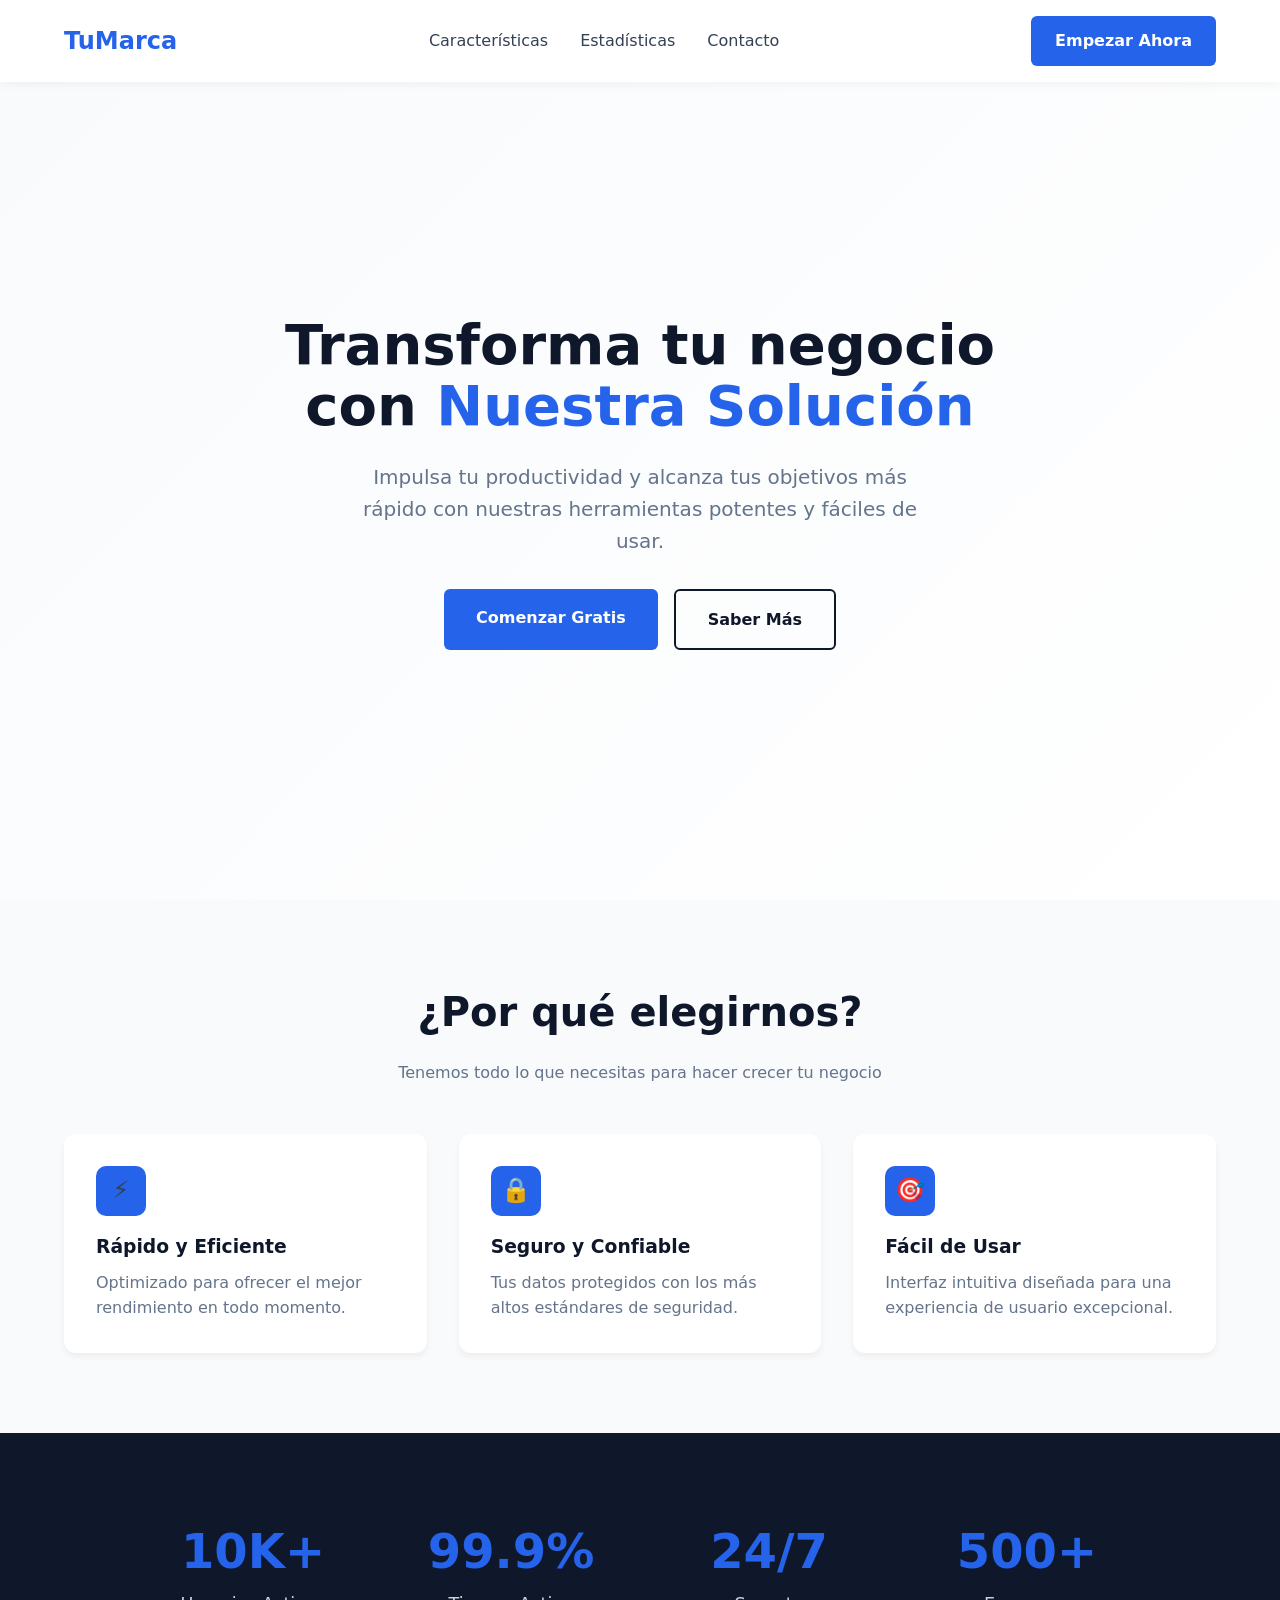
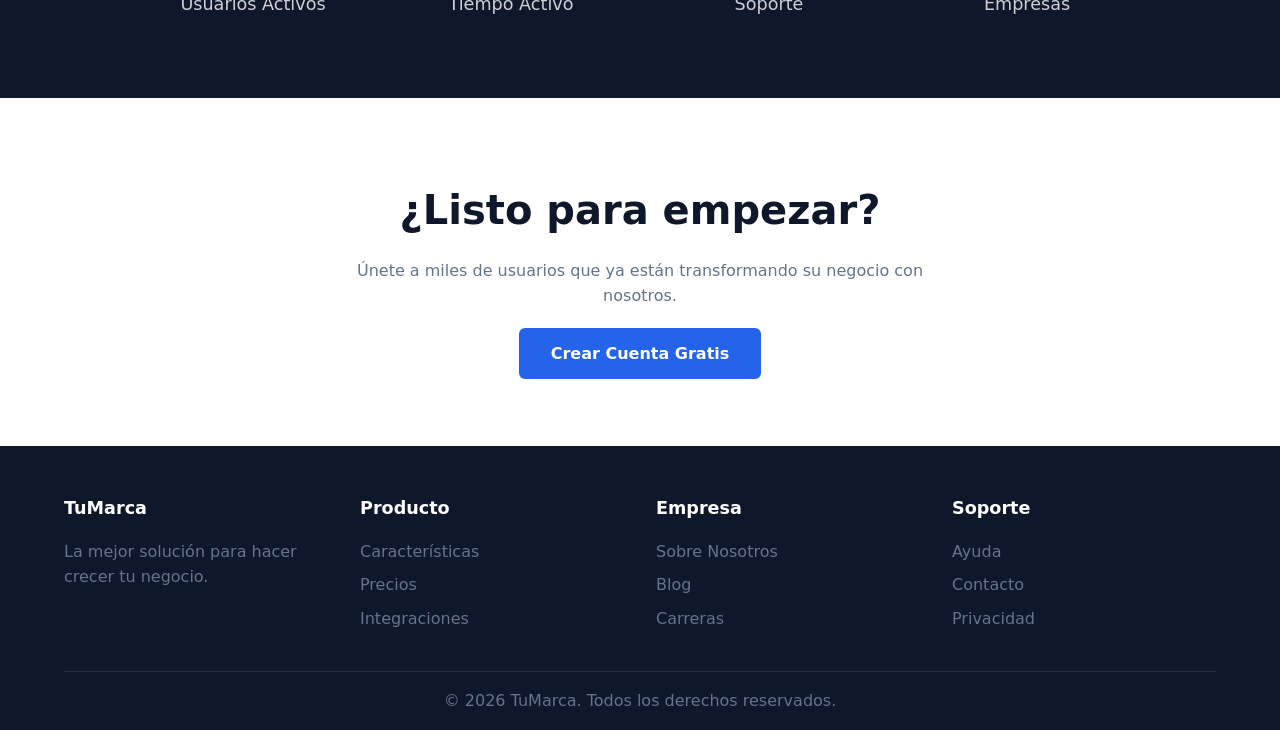
==== index.html @ fbeeb268 "chore: add project initialization files - Add VS Code workspace settings configuration - Add HTML la" ====
<!DOCTYPE html>
<html lang="es">
<head>
    <meta charset="UTF-8">
    <meta name="viewport" content="width=device-width, initial-scale=1.0">
    <title>Landing Page - Tu Producto</title>
    <style>
        * {
            margin: 0;
            padding: 0;
            box-sizing: border-box;
        }
        
        :root {
            --primary: #2563eb;
            --primary-dark: #1d4ed8;
            --secondary: #0f172a;
            --text: #334155;
            --text-light: #64748b;
            --bg-light: #f8fafc;
            --white: #ffffff;
        }
        
        body {
            font-family: 'Segoe UI', system-ui, sans-serif;
            line-height: 1.6;
            color: var(--text);
            background-color: var(--white);
        }
        
        /* Navigation */
        nav {
            display: flex;
            justify-content: space-between;
            align-items: center;
            padding: 1rem 5%;
            background-color: var(--white);
            box-shadow: 0 2px 10px rgba(0, 0, 0, 0.05);
            position: fixed;
            width: 100%;
            top: 0;
            z-index: 1000;
        }
        
        .logo {
            font-size: 1.5rem;
            font-weight: 700;
            color: var(--primary);
        }
        
        .nav-links {
            display: flex;
            gap: 2rem;
            list-style: none;
        }
        
        .nav-links a {
            text-decoration: none;
            color: var(--text);
            font-weight: 500;
            transition: color 0.3s;
        }
        
        .nav-links a:hover {
            color: var(--primary);
        }
        
        .cta-button {
            background-color: var(--primary);
            color: var(--white);
            padding: 0.75rem 1.5rem;
            border-radius: 6px;
            text-decoration: none;
            font-weight: 600;
            transition: background-color 0.3s;
        }
        
        .cta-button:hover {
            background-color: var(--primary-dark);
        }
        
        /* Hero Section */
        .hero {
            min-height: 100vh;
            display: flex;
            align-items: center;
            justify-content: center;
            padding: 8rem 5% 4rem;
            background: linear-gradient(135deg, var(--bg-light) 0%, var(--white) 100%);
        }
        
        .hero-content {
            max-width: 800px;
            text-align: center;
        }
        
        .hero h1 {
            font-size: 3.5rem;
            line-height: 1.1;
            color: var(--secondary);
            margin-bottom: 1.5rem;
        }
        
        .hero h1 span {
            color: var(--primary);
        }
        
        .hero p {
            font-size: 1.25rem;
            color: var(--text-light);
            margin-bottom: 2rem;
            max-width: 600px;
            margin-left: auto;
            margin-right: auto;
        }
        
        .hero-buttons {
            display: flex;
            gap: 1rem;
            justify-content: center;
            flex-wrap: wrap;
        }
        
        .btn-primary {
            background-color: var(--primary);
            color: var(--white);
            padding: 1rem 2rem;
            border-radius: 6px;
            text-decoration: none;
            font-weight: 600;
            transition: transform 0.2s, background-color 0.3s;
        }
        
        .btn-primary:hover {
            background-color: var(--primary-dark);
            transform: translateY(-2px);
        }
        
        .btn-secondary {
            background-color: transparent;
            color: var(--secondary);
            padding: 1rem 2rem;
            border-radius: 6px;
            text-decoration: none;
            font-weight: 600;
            border: 2px solid var(--secondary);
            transition: background-color 0.3s, color 0.3s;
        }
        
        .btn-secondary:hover {
            background-color: var(--secondary);
            color: var(--white);
        }
        
        /* Features Section */
        .features {
            padding: 5rem 5%;
            background-color: var(--bg-light);
        }
        
        .section-header {
            text-align: center;
            margin-bottom: 3rem;
        }
        
        .section-header h2 {
            font-size: 2.5rem;
            color: var(--secondary);
            margin-bottom: 1rem;
        }
        
        .section-header p {
            color: var(--text-light);
            max-width: 600px;
            margin: 0 auto;
        }
        
        .features-grid {
            display: grid;
            grid-template-columns: repeat(auto-fit, minmax(300px, 1fr));
            gap: 2rem;
            max-width: 1200px;
            margin: 0 auto;
        }
        
        .feature-card {
            background-color: var(--white);
            padding: 2rem;
            border-radius: 12px;
            box-shadow: 0 4px 6px rgba(0, 0, 0, 0.05);
            transition: transform 0.3s;
        }
        
        .feature-card:hover {
            transform: translateY(-5px);
        }
        
        .feature-icon {
            width: 50px;
            height: 50px;
            background-color: var(--primary);
            border-radius: 10px;
            display: flex;
            align-items: center;
            justify-content: center;
            margin-bottom: 1rem;
            font-size: 1.5rem;
        }
        
        .feature-card h3 {
            color: var(--secondary);
            margin-bottom: 0.5rem;
        }
        
        .feature-card p {
            color: var(--text-light);
        }
        
        /* Stats Section */
        .stats {
            padding: 5rem 5%;
            background-color: var(--secondary);
        }
        
        .stats-grid {
            display: grid;
            grid-template-columns: repeat(auto-fit, minmax(200px, 1fr));
            gap: 2rem;
            max-width: 1000px;
            margin: 0 auto;
            text-align: center;
        }
        
        .stat-item {
            color: var(--white);
        }
        
        .stat-number {
            font-size: 3rem;
            font-weight: 700;
            color: var(--primary);
        }
        
        .stat-label {
            font-size: 1.1rem;
            opacity: 0.8;
        }
        
        /* CTA Section */
        .cta-section {
            padding: 5rem 5%;
            text-align: center;
        }
        
        .cta-content {
            max-width: 600px;
            margin: 0 auto;
        }
        
        .cta-content h2 {
            font-size: 2.5rem;
            color: var(--secondary);
            margin-bottom: 1rem;
        }
        
        .cta-content p {
            color: var(--text-light);
            margin-bottom: 2rem;
        }
        
        /* Footer */
        footer {
            background-color: var(--secondary);
            color: var(--white);
            padding: 3rem 5% 1rem;
        }
        
        .footer-content {
            max-width: 1200px;
            margin: 0 auto;
            display: grid;
            grid-template-columns: repeat(auto-fit, minmax(200px, 1fr));
            gap: 2rem;
        }
        
        .footer-section h4 {
            margin-bottom: 1rem;
            font-size: 1.1rem;
        }
        
        .footer-section ul {
            list-style: none;
        }
        
        .footer-section li {
            margin-bottom: 0.5rem;
        }
        
        .footer-section a {
            color: var(--text-light);
            text-decoration: none;
            transition: color 0.3s;
        }
        
        .footer-section a:hover {
            color: var(--white);
        }
        
        .footer-bottom {
            max-width: 1200px;
            margin: 2rem auto 0;
            padding-top: 1rem;
            border-top: 1px solid rgba(255, 255, 255, 0.1);
            text-align: center;
            color: var(--text-light);
        }
        
        /* Responsive */
        @media (max-width: 768px) {
            .hero h1 {
                font-size: 2.5rem;
            }
            
            .nav-links {
                display: none;
            }
            
            .features-grid {
                grid-template-columns: 1fr;
            }
        }
    </style>
</head>
<body>
    <!-- Navigation -->
    <nav>
        <div class="logo">TuMarca</div>
        <ul class="nav-links">
            <li><a href="#features">Características</a></li>
            <li><a href="#stats">Estadísticas</a></li>
            <li><a href="#contact">Contacto</a></li>
        </ul>
        <a href="#contact" class="cta-button">Empezar Ahora</a>
    </nav>
    
    <!-- Hero Section -->
    <section class="hero">
        <div class="hero-content">
            <h1>Transforma tu negocio con <span>Nuestra Solución</span></h1>
            <p>Impulsa tu productividad y alcanza tus objetivos más rápido con nuestras herramientas potentes y fáciles de usar.</p>
            <div class="hero-buttons">
                <a href="#contact" class="btn-primary">Comenzar Gratis</a>
                <a href="#features" class="btn-secondary">Saber Más</a>
            </div>
        </div>
    </section>
    
    <!-- Features Section -->
    <section class="features" id="features">
        <div class="section-header">
            <h2>¿Por qué elegirnos?</h2>
            <p>Tenemos todo lo que necesitas para hacer crecer tu negocio</p>
        </div>
        <div class="features-grid">
            <div class="feature-card">
                <div class="feature-icon">⚡</div>
                <h3>Rápido y Eficiente</h3>
                <p>Optimizado para ofrecer el mejor rendimiento en todo momento.</p>
            </div>
            <div class="feature-card">
                <div class="feature-icon">🔒</div>
                <h3>Seguro y Confiable</h3>
                <p>Tus datos protegidos con los más altos estándares de seguridad.</p>
            </div>
            <div class="feature-card">
                <div class="feature-icon">🎯</div>
                <h3>Fácil de Usar</h3>
                <p>Interfaz intuitiva diseñada para una experiencia de usuario excepcional.</p>
            </div>
        </div>
    </section>
    
    <!-- Stats Section -->
    <section class="stats" id="stats">
        <div class="stats-grid">
            <div class="stat-item">
                <div class="stat-number">10K+</div>
                <div class="stat-label">Usuarios Activos</div>
            </div>
            <div class="stat-item">
                <div class="stat-number">99.9%</div>
                <div class="stat-label">Tiempo Activo</div>
            </div>
            <div class="stat-item">
                <div class="stat-number">24/7</div>
                <div class="stat-label">Soporte</div>
            </div>
            <div class="stat-item">
                <div class="stat-number">500+</div>
                <div class="stat-label">Empresas</div>
            </div>
        </div>
    </section>
    
    <!-- CTA Section -->
    <section class="cta-section" id="contact">
        <div class="cta-content">
            <h2>¿Listo para empezar?</h2>
            <p>Únete a miles de usuarios que ya están transformando su negocio con nosotros.</p>
            <a href="#" class="btn-primary">Crear Cuenta Gratis</a>
        </div>
    </section>
    
    <!-- Footer -->
    <footer>
        <div class="footer-content">
            <div class="footer-section">
                <h4>TuMarca</h4>
                <p style="color: var(--text-light);">La mejor solución para hacer crecer tu negocio.</p>
            </div>
            <div class="footer-section">
                <h4>Producto</h4>
                <ul>
                    <li><a href="#">Características</a></li>
                    <li><a href="#">Precios</a></li>
                    <li><a href="#">Integraciones</a></li>
                </ul>
            </div>
            <div class="footer-section">
                <h4>Empresa</h4>
                <ul>
                    <li><a href="#">Sobre Nosotros</a></li>
                    <li><a href="#">Blog</a></li>
                    <li><a href="#">Carreras</a></li>
                </ul>
            </div>
            <div class="footer-section">
                <h4>Soporte</h4>
                <ul>
                    <li><a href="#">Ayuda</a></li>
                    <li><a href="#">Contacto</a></li>
                    <li><a href="#">Privacidad</a></li>
                </ul>
            </div>
        </div>
        <div class="footer-bottom">
            <p>&copy; 2026 TuMarca. Todos los derechos reservados.</p>
        </div>
    </footer>
</body>
</html>
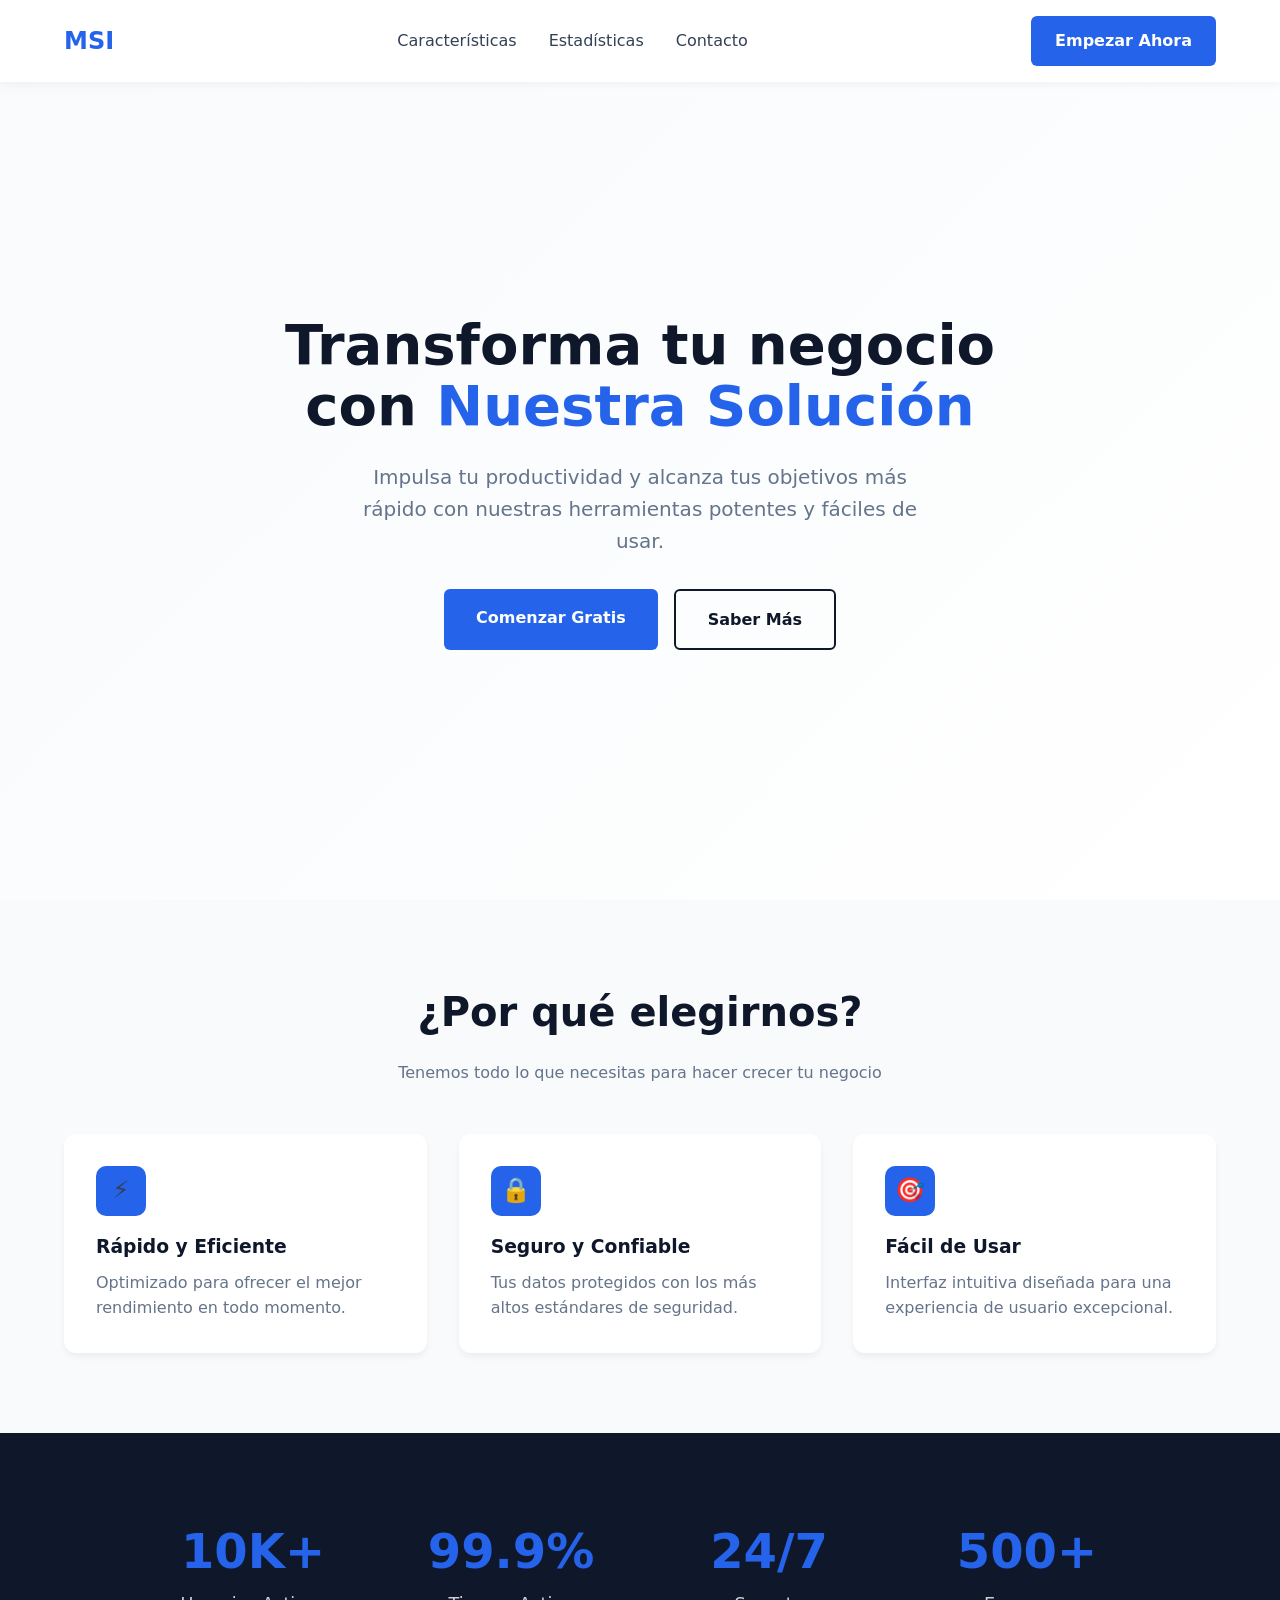
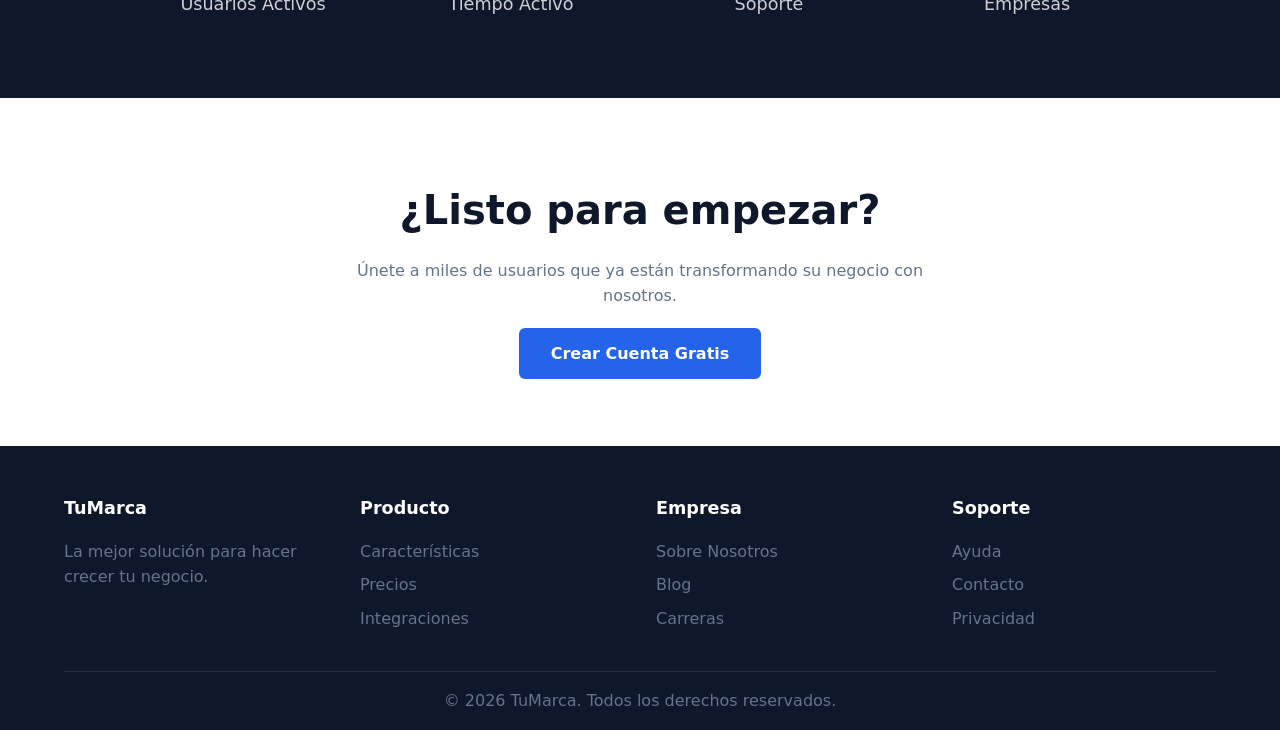
==== commit ce0063b0: "feat(auth): add login page and update branding - Add new login.html page with complete authenticatio" ====
--- a/index.html
+++ b/index.html
@@ -334,7 +334,7 @@
 <body>
     <!-- Navigation -->
     <nav>
-        <div class="logo">TuMarca</div>
+        <div class="logo">MSI</div>
         <ul class="nav-links">
             <li><a href="#features">Características</a></li>
             <li><a href="#stats">Estadísticas</a></li>
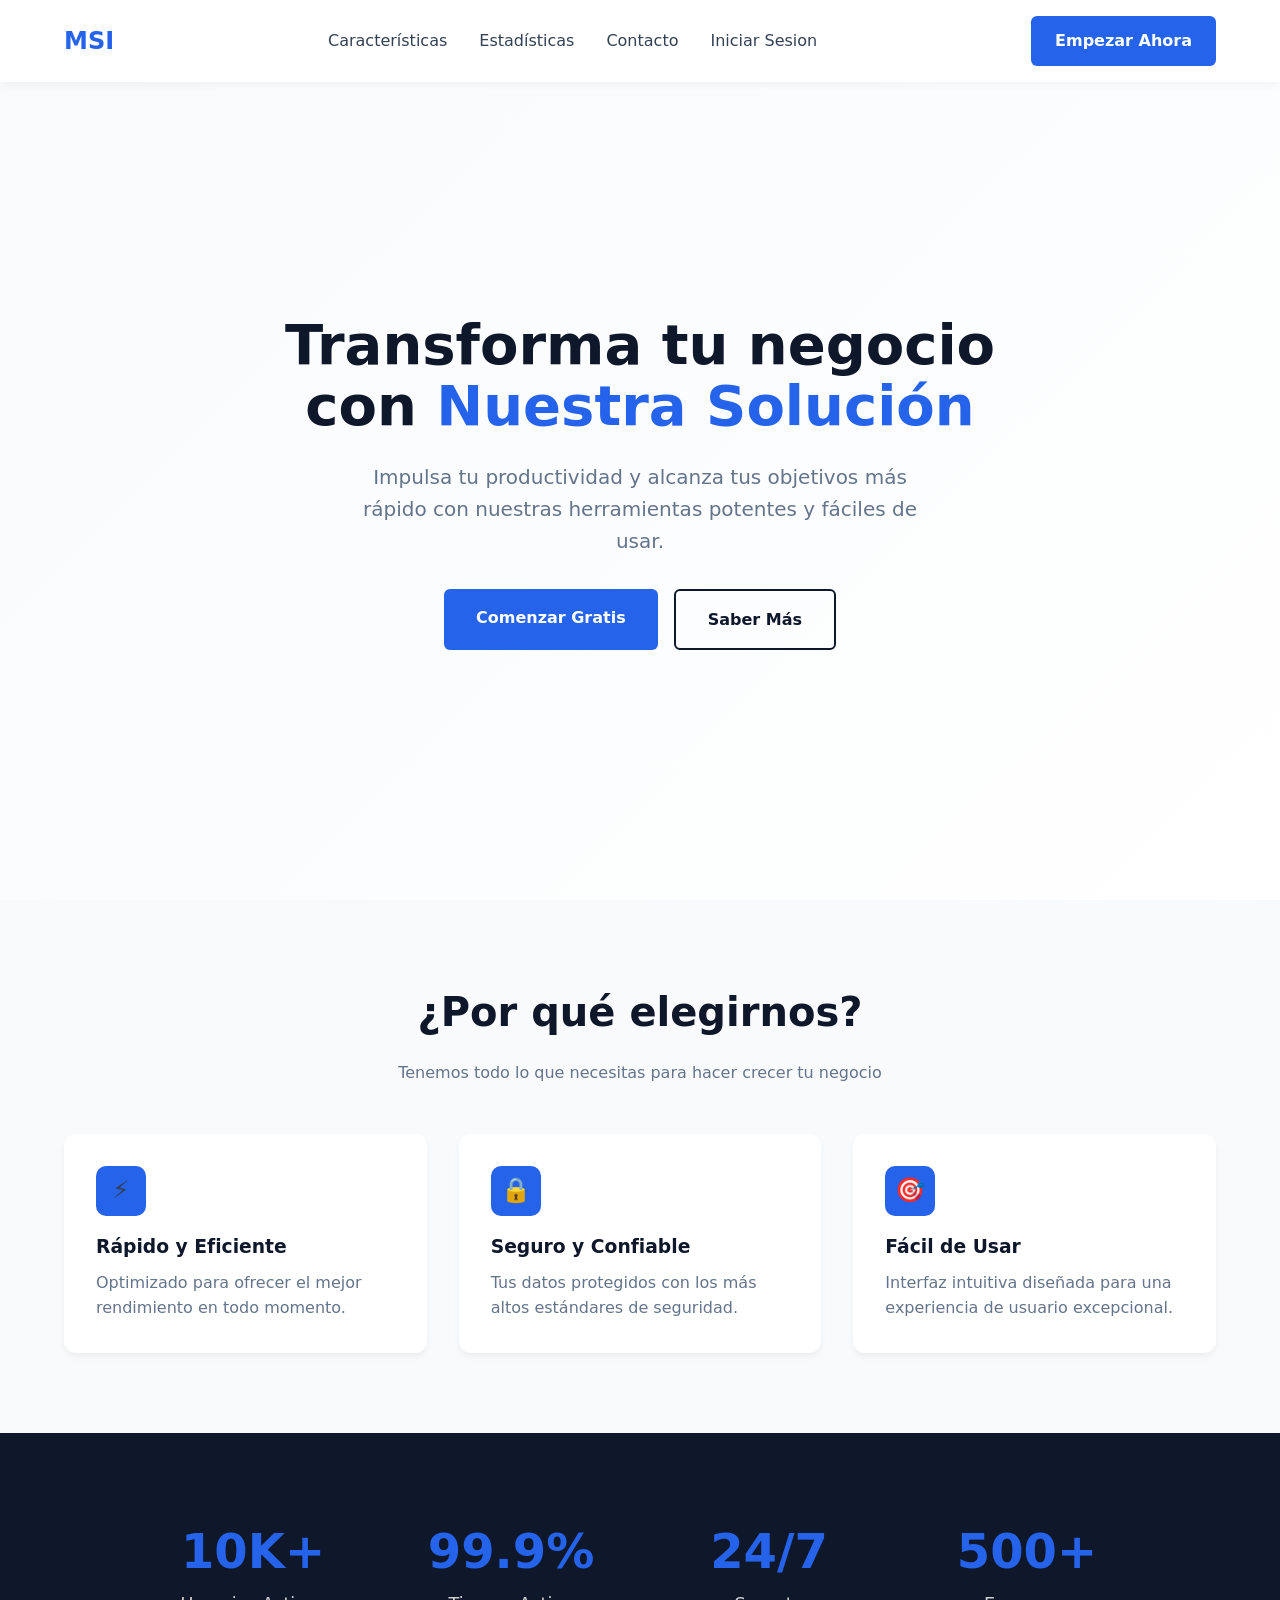
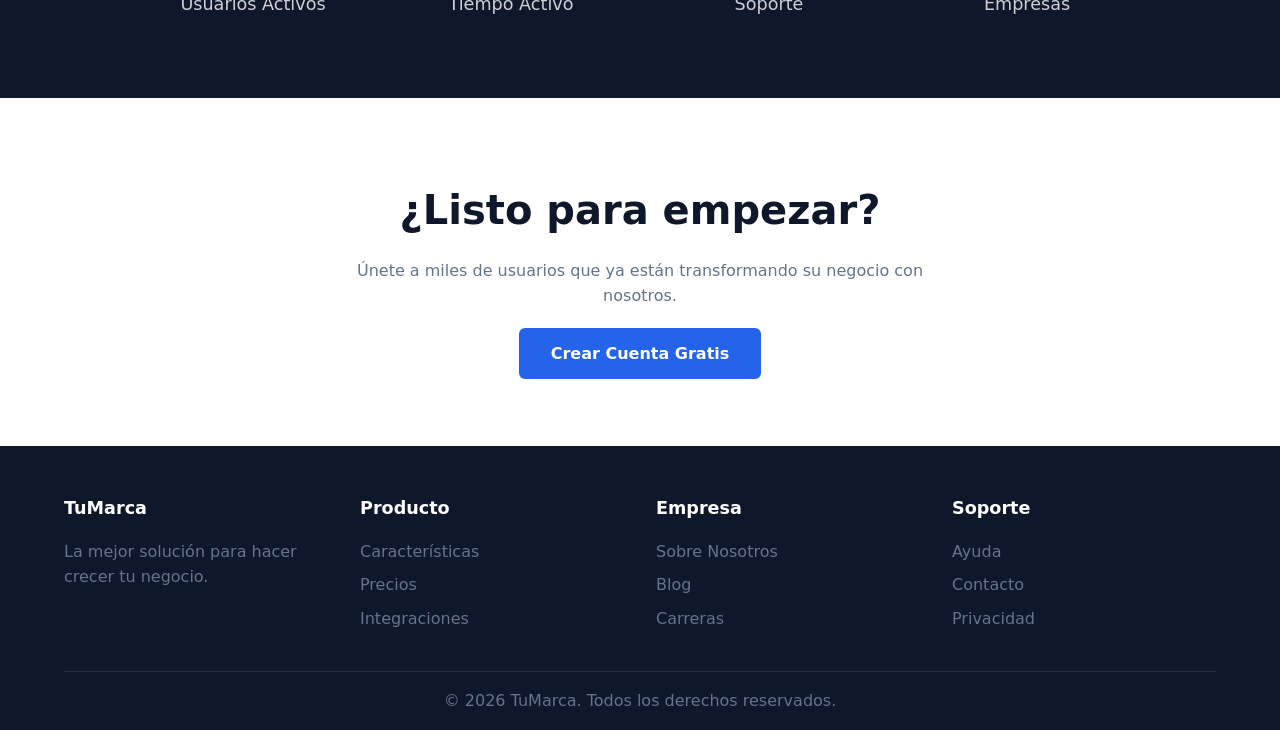
==== commit a07ffbdb: "Refactor login.html to external CSS and JS files; add back link and remove inline scripts. Create re" ====
--- a/index.html
+++ b/index.html
@@ -4,332 +4,7 @@
     <meta charset="UTF-8">
     <meta name="viewport" content="width=device-width, initial-scale=1.0">
     <title>Landing Page - Tu Producto</title>
-    <style>
-        * {
-            margin: 0;
-            padding: 0;
-            box-sizing: border-box;
-        }
-        
-        :root {
-            --primary: #2563eb;
-            --primary-dark: #1d4ed8;
-            --secondary: #0f172a;
-            --text: #334155;
-            --text-light: #64748b;
-            --bg-light: #f8fafc;
-            --white: #ffffff;
-        }
-        
-        body {
-            font-family: 'Segoe UI', system-ui, sans-serif;
-            line-height: 1.6;
-            color: var(--text);
-            background-color: var(--white);
-        }
-        
-        /* Navigation */
-        nav {
-            display: flex;
-            justify-content: space-between;
-            align-items: center;
-            padding: 1rem 5%;
-            background-color: var(--white);
-            box-shadow: 0 2px 10px rgba(0, 0, 0, 0.05);
-            position: fixed;
-            width: 100%;
-            top: 0;
-            z-index: 1000;
-        }
-        
-        .logo {
-            font-size: 1.5rem;
-            font-weight: 700;
-            color: var(--primary);
-        }
-        
-        .nav-links {
-            display: flex;
-            gap: 2rem;
-            list-style: none;
-        }
-        
-        .nav-links a {
-            text-decoration: none;
-            color: var(--text);
-            font-weight: 500;
-            transition: color 0.3s;
-        }
-        
-        .nav-links a:hover {
-            color: var(--primary);
-        }
-        
-        .cta-button {
-            background-color: var(--primary);
-            color: var(--white);
-            padding: 0.75rem 1.5rem;
-            border-radius: 6px;
-            text-decoration: none;
-            font-weight: 600;
-            transition: background-color 0.3s;
-        }
-        
-        .cta-button:hover {
-            background-color: var(--primary-dark);
-        }
-        
-        /* Hero Section */
-        .hero {
-            min-height: 100vh;
-            display: flex;
-            align-items: center;
-            justify-content: center;
-            padding: 8rem 5% 4rem;
-            background: linear-gradient(135deg, var(--bg-light) 0%, var(--white) 100%);
-        }
-        
-        .hero-content {
-            max-width: 800px;
-            text-align: center;
-        }
-        
-        .hero h1 {
-            font-size: 3.5rem;
-            line-height: 1.1;
-            color: var(--secondary);
-            margin-bottom: 1.5rem;
-        }
-        
-        .hero h1 span {
-            color: var(--primary);
-        }
-        
-        .hero p {
-            font-size: 1.25rem;
-            color: var(--text-light);
-            margin-bottom: 2rem;
-            max-width: 600px;
-            margin-left: auto;
-            margin-right: auto;
-        }
-        
-        .hero-buttons {
-            display: flex;
-            gap: 1rem;
-            justify-content: center;
-            flex-wrap: wrap;
-        }
-        
-        .btn-primary {
-            background-color: var(--primary);
-            color: var(--white);
-            padding: 1rem 2rem;
-            border-radius: 6px;
-            text-decoration: none;
-            font-weight: 600;
-            transition: transform 0.2s, background-color 0.3s;
-        }
-        
-        .btn-primary:hover {
-            background-color: var(--primary-dark);
-            transform: translateY(-2px);
-        }
-        
-        .btn-secondary {
-            background-color: transparent;
-            color: var(--secondary);
-            padding: 1rem 2rem;
-            border-radius: 6px;
-            text-decoration: none;
-            font-weight: 600;
-            border: 2px solid var(--secondary);
-            transition: background-color 0.3s, color 0.3s;
-        }
-        
-        .btn-secondary:hover {
-            background-color: var(--secondary);
-            color: var(--white);
-        }
-        
-        /* Features Section */
-        .features {
-            padding: 5rem 5%;
-            background-color: var(--bg-light);
-        }
-        
-        .section-header {
-            text-align: center;
-            margin-bottom: 3rem;
-        }
-        
-        .section-header h2 {
-            font-size: 2.5rem;
-            color: var(--secondary);
-            margin-bottom: 1rem;
-        }
-        
-        .section-header p {
-            color: var(--text-light);
-            max-width: 600px;
-            margin: 0 auto;
-        }
-        
-        .features-grid {
-            display: grid;
-            grid-template-columns: repeat(auto-fit, minmax(300px, 1fr));
-            gap: 2rem;
-            max-width: 1200px;
-            margin: 0 auto;
-        }
-        
-        .feature-card {
-            background-color: var(--white);
-            padding: 2rem;
-            border-radius: 12px;
-            box-shadow: 0 4px 6px rgba(0, 0, 0, 0.05);
-            transition: transform 0.3s;
-        }
-        
-        .feature-card:hover {
-            transform: translateY(-5px);
-        }
-        
-        .feature-icon {
-            width: 50px;
-            height: 50px;
-            background-color: var(--primary);
-            border-radius: 10px;
-            display: flex;
-            align-items: center;
-            justify-content: center;
-            margin-bottom: 1rem;
-            font-size: 1.5rem;
-        }
-        
-        .feature-card h3 {
-            color: var(--secondary);
-            margin-bottom: 0.5rem;
-        }
-        
-        .feature-card p {
-            color: var(--text-light);
-        }
-        
-        /* Stats Section */
-        .stats {
-            padding: 5rem 5%;
-            background-color: var(--secondary);
-        }
-        
-        .stats-grid {
-            display: grid;
-            grid-template-columns: repeat(auto-fit, minmax(200px, 1fr));
-            gap: 2rem;
-            max-width: 1000px;
-            margin: 0 auto;
-            text-align: center;
-        }
-        
-        .stat-item {
-            color: var(--white);
-        }
-        
-        .stat-number {
-            font-size: 3rem;
-            font-weight: 700;
-            color: var(--primary);
-        }
-        
-        .stat-label {
-            font-size: 1.1rem;
-            opacity: 0.8;
-        }
-        
-        /* CTA Section */
-        .cta-section {
-            padding: 5rem 5%;
-            text-align: center;
-        }
-        
-        .cta-content {
-            max-width: 600px;
-            margin: 0 auto;
-        }
-        
-        .cta-content h2 {
-            font-size: 2.5rem;
-            color: var(--secondary);
-            margin-bottom: 1rem;
-        }
-        
-        .cta-content p {
-            color: var(--text-light);
-            margin-bottom: 2rem;
-        }
-        
-        /* Footer */
-        footer {
-            background-color: var(--secondary);
-            color: var(--white);
-            padding: 3rem 5% 1rem;
-        }
-        
-        .footer-content {
-            max-width: 1200px;
-            margin: 0 auto;
-            display: grid;
-            grid-template-columns: repeat(auto-fit, minmax(200px, 1fr));
-            gap: 2rem;
-        }
-        
-        .footer-section h4 {
-            margin-bottom: 1rem;
-            font-size: 1.1rem;
-        }
-        
-        .footer-section ul {
-            list-style: none;
-        }
-        
-        .footer-section li {
-            margin-bottom: 0.5rem;
-        }
-        
-        .footer-section a {
-            color: var(--text-light);
-            text-decoration: none;
-            transition: color 0.3s;
-        }
-        
-        .footer-section a:hover {
-            color: var(--white);
-        }
-        
-        .footer-bottom {
-            max-width: 1200px;
-            margin: 2rem auto 0;
-            padding-top: 1rem;
-            border-top: 1px solid rgba(255, 255, 255, 0.1);
-            text-align: center;
-            color: var(--text-light);
-        }
-        
-        /* Responsive */
-        @media (max-width: 768px) {
-            .hero h1 {
-                font-size: 2.5rem;
-            }
-            
-            .nav-links {
-                display: none;
-            }
-            
-            .features-grid {
-                grid-template-columns: 1fr;
-            }
-        }
-    </style>
+    <link rel="stylesheet" href="css/index.css">
 </head>
 <body>
     <!-- Navigation -->
@@ -339,8 +14,9 @@
             <li><a href="#features">Características</a></li>
             <li><a href="#stats">Estadísticas</a></li>
             <li><a href="#contact">Contacto</a></li>
+            <li><a href="login.html">Iniciar Sesion</a></li>
         </ul>
-        <a href="#contact" class="cta-button">Empezar Ahora</a>
+        <a href="login.html" class="cta-button">Empezar Ahora</a>
     </nav>
     
     <!-- Hero Section -->
@@ -349,7 +25,7 @@
             <h1>Transforma tu negocio con <span>Nuestra Solución</span></h1>
             <p>Impulsa tu productividad y alcanza tus objetivos más rápido con nuestras herramientas potentes y fáciles de usar.</p>
             <div class="hero-buttons">
-                <a href="#contact" class="btn-primary">Comenzar Gratis</a>
+                <a href="login.html" class="btn-primary">Comenzar Gratis</a>
                 <a href="#features" class="btn-secondary">Saber Más</a>
             </div>
         </div>
@@ -407,7 +83,7 @@
         <div class="cta-content">
             <h2>¿Listo para empezar?</h2>
             <p>Únete a miles de usuarios que ya están transformando su negocio con nosotros.</p>
-            <a href="#" class="btn-primary">Crear Cuenta Gratis</a>
+            <a href="login.html" class="btn-primary">Crear Cuenta Gratis</a>
         </div>
     </section>
     
--- a/css/index.css
+++ b/css/index.css
@@ -0,0 +1,324 @@
+* {
+    margin: 0;
+    padding: 0;
+    box-sizing: border-box;
+}
+
+:root {
+    --primary: #2563eb;
+    --primary-dark: #1d4ed8;
+    --secondary: #0f172a;
+    --text: #334155;
+    --text-light: #64748b;
+    --bg-light: #f8fafc;
+    --white: #ffffff;
+}
+
+body {
+    font-family: 'Segoe UI', system-ui, sans-serif;
+    line-height: 1.6;
+    color: var(--text);
+    background-color: var(--white);
+}
+
+/* Navigation */
+nav {
+    display: flex;
+    justify-content: space-between;
+    align-items: center;
+    padding: 1rem 5%;
+    background-color: var(--white);
+    box-shadow: 0 2px 10px rgba(0, 0, 0, 0.05);
+    position: fixed;
+    width: 100%;
+    top: 0;
+    z-index: 1000;
+}
+
+.logo {
+    font-size: 1.5rem;
+    font-weight: 700;
+    color: var(--primary);
+}
+
+.nav-links {
+    display: flex;
+    gap: 2rem;
+    list-style: none;
+}
+
+.nav-links a {
+    text-decoration: none;
+    color: var(--text);
+    font-weight: 500;
+    transition: color 0.3s;
+}
+
+.nav-links a:hover {
+    color: var(--primary);
+}
+
+.cta-button {
+    background-color: var(--primary);
+    color: var(--white);
+    padding: 0.75rem 1.5rem;
+    border-radius: 6px;
+    text-decoration: none;
+    font-weight: 600;
+    transition: background-color 0.3s;
+}
+
+.cta-button:hover {
+    background-color: var(--primary-dark);
+}
+
+/* Hero Section */
+.hero {
+    min-height: 100vh;
+    display: flex;
+    align-items: center;
+    justify-content: center;
+    padding: 8rem 5% 4rem;
+    background: linear-gradient(135deg, var(--bg-light) 0%, var(--white) 100%);
+}
+
+.hero-content {
+    max-width: 800px;
+    text-align: center;
+}
+
+.hero h1 {
+    font-size: 3.5rem;
+    line-height: 1.1;
+    color: var(--secondary);
+    margin-bottom: 1.5rem;
+}
+
+.hero h1 span {
+    color: var(--primary);
+}
+
+.hero p {
+    font-size: 1.25rem;
+    color: var(--text-light);
+    margin-bottom: 2rem;
+    max-width: 600px;
+    margin-left: auto;
+    margin-right: auto;
+}
+
+.hero-buttons {
+    display: flex;
+    gap: 1rem;
+    justify-content: center;
+    flex-wrap: wrap;
+}
+
+.btn-primary {
+    background-color: var(--primary);
+    color: var(--white);
+    padding: 1rem 2rem;
+    border-radius: 6px;
+    text-decoration: none;
+    font-weight: 600;
+    transition: transform 0.2s, background-color 0.3s;
+}
+
+.btn-primary:hover {
+    background-color: var(--primary-dark);
+    transform: translateY(-2px);
+}
+
+.btn-secondary {
+    background-color: transparent;
+    color: var(--secondary);
+    padding: 1rem 2rem;
+    border-radius: 6px;
+    text-decoration: none;
+    font-weight: 600;
+    border: 2px solid var(--secondary);
+    transition: background-color 0.3s, color 0.3s;
+}
+
+.btn-secondary:hover {
+    background-color: var(--secondary);
+    color: var(--white);
+}
+
+/* Features Section */
+.features {
+    padding: 5rem 5%;
+    background-color: var(--bg-light);
+}
+
+.section-header {
+    text-align: center;
+    margin-bottom: 3rem;
+}
+
+.section-header h2 {
+    font-size: 2.5rem;
+    color: var(--secondary);
+    margin-bottom: 1rem;
+}
+
+.section-header p {
+    color: var(--text-light);
+    max-width: 600px;
+    margin: 0 auto;
+}
+
+.features-grid {
+    display: grid;
+    grid-template-columns: repeat(auto-fit, minmax(300px, 1fr));
+    gap: 2rem;
+    max-width: 1200px;
+    margin: 0 auto;
+}
+
+.feature-card {
+    background-color: var(--white);
+    padding: 2rem;
+    border-radius: 12px;
+    box-shadow: 0 4px 6px rgba(0, 0, 0, 0.05);
+    transition: transform 0.3s;
+}
+
+.feature-card:hover {
+    transform: translateY(-5px);
+}
+
+.feature-icon {
+    width: 50px;
+    height: 50px;
+    background-color: var(--primary);
+    border-radius: 10px;
+    display: flex;
+    align-items: center;
+    justify-content: center;
+    margin-bottom: 1rem;
+    font-size: 1.5rem;
+}
+
+.feature-card h3 {
+    color: var(--secondary);
+    margin-bottom: 0.5rem;
+}
+
+.feature-card p {
+    color: var(--text-light);
+}
+
+/* Stats Section */
+.stats {
+    padding: 5rem 5%;
+    background-color: var(--secondary);
+}
+
+.stats-grid {
+    display: grid;
+    grid-template-columns: repeat(auto-fit, minmax(200px, 1fr));
+    gap: 2rem;
+    max-width: 1000px;
+    margin: 0 auto;
+    text-align: center;
+}
+
+.stat-item {
+    color: var(--white);
+}
+
+.stat-number {
+    font-size: 3rem;
+    font-weight: 700;
+    color: var(--primary);
+}
+
+.stat-label {
+    font-size: 1.1rem;
+    opacity: 0.8;
+}
+
+/* CTA Section */
+.cta-section {
+    padding: 5rem 5%;
+    text-align: center;
+}
+
+.cta-content {
+    max-width: 600px;
+    margin: 0 auto;
+}
+
+.cta-content h2 {
+    font-size: 2.5rem;
+    color: var(--secondary);
+    margin-bottom: 1rem;
+}
+
+.cta-content p {
+    color: var(--text-light);
+    margin-bottom: 2rem;
+}
+
+/* Footer */
+footer {
+    background-color: var(--secondary);
+    color: var(--white);
+    padding: 3rem 5% 1rem;
+}
+
+.footer-content {
+    max-width: 1200px;
+    margin: 0 auto;
+    display: grid;
+    grid-template-columns: repeat(auto-fit, minmax(200px, 1fr));
+    gap: 2rem;
+}
+
+.footer-section h4 {
+    margin-bottom: 1rem;
+    font-size: 1.1rem;
+}
+
+.footer-section ul {
+    list-style: none;
+}
+
+.footer-section li {
+    margin-bottom: 0.5rem;
+}
+
+.footer-section a {
+    color: var(--text-light);
+    text-decoration: none;
+    transition: color 0.3s;
+}
+
+.footer-section a:hover {
+    color: var(--white);
+}
+
+.footer-bottom {
+    max-width: 1200px;
+    margin: 2rem auto 0;
+    padding-top: 1rem;
+    border-top: 1px solid rgba(255, 255, 255, 0.1);
+    text-align: center;
+    color: var(--text-light);
+}
+
+/* Responsive */
+@media (max-width: 768px) {
+    .hero h1 {
+        font-size: 2.5rem;
+    }
+
+    .nav-links {
+        display: none;
+    }
+
+    .features-grid {
+        grid-template-columns: 1fr;
+    }
+}
